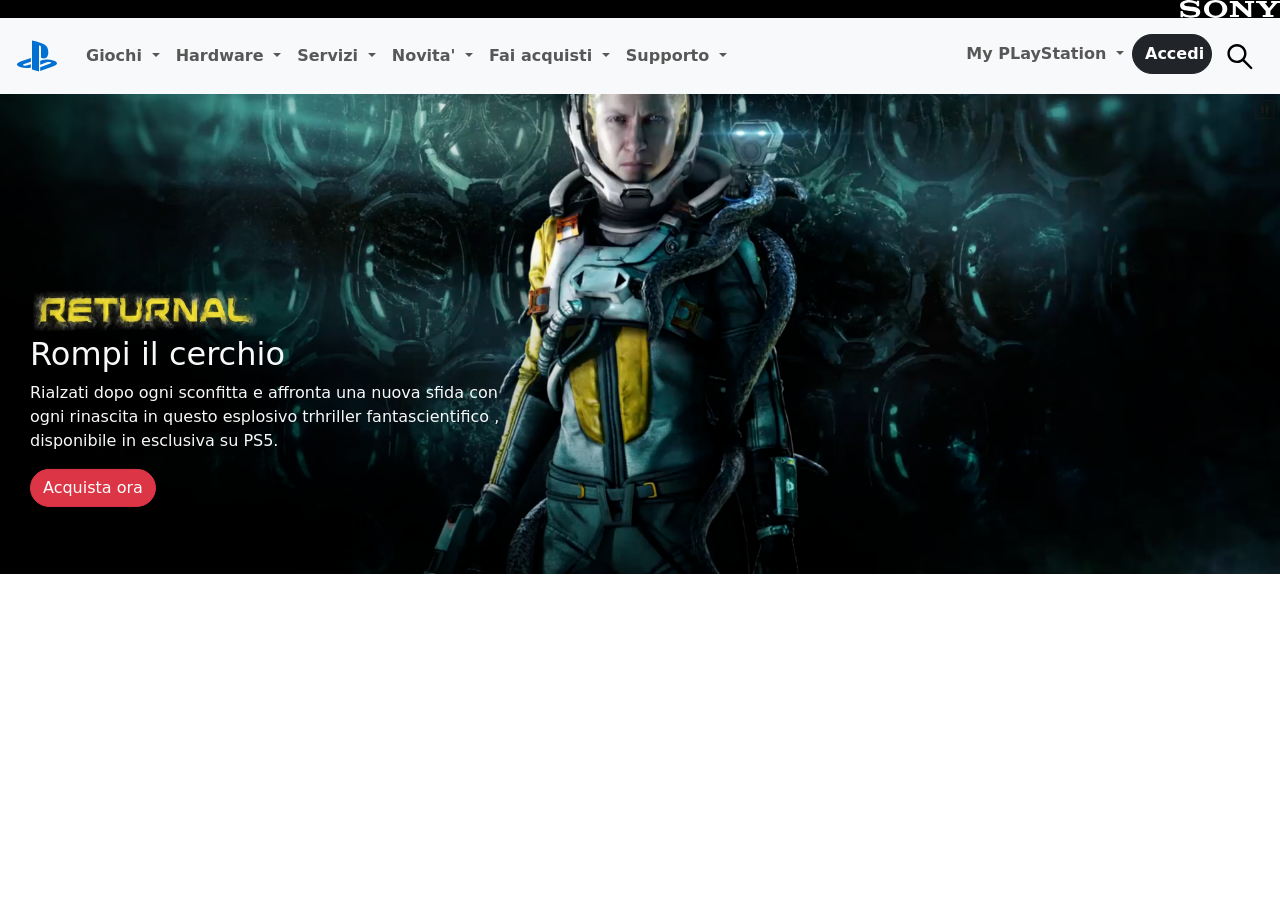
==== Playstation.html @ 41913519 "aggiustato l'immagine" ====
<!doctype html>
<html lang="en">

<head>
    <meta charset="UTF-8" />
    <meta name="viewport" content="width=, initial-scale=1.0" />
    <link rel="preconnect" href="https://fonts.googleapis.com" />
    <link rel="preconnect" href="https://fonts.gstatic.com" crossorigin />
    <link href="https://fonts.googleapis.com/css2?family=Lora:ital,wght@0,400..700;1,400..700&display=swap"
        rel="stylesheet" />
    <link href="https://cdn.jsdelivr.net/npm/bootstrap@5.3.8/dist/css/bootstrap.min.css" rel="stylesheet"
        integrity="sha384-sRIl4kxILFvY47J16cr9ZwB07vP4J8+LH7qKQnuqkuIAvNWLzeN8tE5YBujZqJLB" crossorigin="anonymous" />
    <script src="https://cdn.jsdelivr.net/npm/bootstrap@5.3.2/dist/js/bootstrap.bundle.min.js"></script>
    <link rel="stylesheet" href="home.css" />
    <title>Sony</title>
</head>

<header>
    <h3 class="black-logo-bar bg-black">
        <img src="img/img/sony_logo.svg" class="toplogo-sony" alt="logo" />
    </h3>
    <nav class="navbar navbar-expand-lg bg-body-tertiary">
        <div class="container-fluid">
            <a class="navbar-brand" href="#"><img src="/img/img/play_logo.svg" alt="playlogo"></a>
            <button class="navbar-toggler" type="button" data-bs-toggle="collapse" data-bs-target="#navbarScroll"
                aria-controls="navbarScroll" aria-expanded="false" aria-label="Toggle navigation">
                <span class="navbar-toggler-icon"></span>
            </button>
            <div class="collapse navbar-collapse" id="navbarScroll">
                <div class="navbar-nav me-auto my-2 my-lg-0 navbar-nav-scroll" style="--bs-scroll-height: 100px">
                    <li class="nav-item dropdown">
                        <a class="nav-link fw-bold dropdown-toggle" href="#" role="button" data-bs-toggle="dropdown"
                            aria-expanded="false">
                            Giochi
                        </a>
                        <ul class="dropdown-menu">
                            <li><a class="dropdown-item" href="#">Action</a></li>
                            <li><a class="dropdown-item" href="#">Another action</a></li>
                            <li>
                                <hr class="dropdown-divider">
                            </li>
                            <li><a class="dropdown-item" href="#">Something else here</a></li>
                        </ul>
                    </li>
                    <li class="nav-item dropdown">
                        <a class="nav-link fw-bold dropdown-toggle" href="#" role="button" data-bs-toggle="dropdown"
                            aria-expanded="false">
                            Hardware
                        </a>
                        <ul class="dropdown-menu">
                            <li><a class="dropdown-item" href="#">Action</a></li>
                            <li><a class="dropdown-item" href="#">Another action</a></li>
                            <li>
                                <hr class="dropdown-divider">
                            </li>
                            <li><a class="dropdown-item" href="#">Something else here</a></li>
                        </ul>
                    </li>
                    <li class="nav-item dropdown">
                        <a class="nav-link fw-bold dropdown-toggle" href="#" role="button" data-bs-toggle="dropdown"
                            aria-expanded="false">
                            Servizi
                        </a>
                        <ul class="dropdown-menu">
                            <li><a class="dropdown-item" href="#">Action</a></li>
                            <li><a class="dropdown-item" href="#">Another action</a></li>
                            <li>
                                <hr class="dropdown-divider">
                            </li>
                            <li><a class="dropdown-item" href="#">Something else here</a></li>
                        </ul>
                    </li>
                    <li class="nav-item dropdown">
                        <a class="nav-link fw-bold dropdown-toggle" href="#" role="button" data-bs-toggle="dropdown"
                            aria-expanded="false">
                            Novita'
                        </a>
                        <ul class="dropdown-menu">
                            <li><a class="dropdown-item" href="#">Action</a></li>
                            <li><a class="dropdown-item" href="#">Another action</a></li>
                            <li>
                                <hr class="dropdown-divider">
                            </li>
                            <li><a class="dropdown-item" href="#">Something else here</a></li>
                        </ul>
                    </li>
                    <li class="nav-item dropdown">
                        <a class="nav-link fw-bold dropdown-toggle" href="#" role="button" data-bs-toggle="dropdown"
                            aria-expanded="false">
                            Fai acquisti
                        </a>
                        <ul class="dropdown-menu">
                            <li><a class="dropdown-item" href="#">Action</a></li>
                            <li><a class="dropdown-item" href="#">Another action</a></li>
                            <li>
                                <hr class="dropdown-divider">
                            </li>
                            <li><a class="dropdown-item" href="#">Something else here</a></li>
                        </ul>
                    </li>
                    <li class="nav-item dropdown">
                        <a class="nav-link fw-bold dropdown-toggle" href="#" role="button" data-bs-toggle="dropdown"
                            aria-expanded="false">
                            Supporto
                        </a>
                        <ul class="dropdown-menu">
                            <li><a class="dropdown-item" href="#">Action</a></li>
                            <li><a class="dropdown-item" href="#">Another action</a></li>
                            <li>
                                <hr class="dropdown-divider">
                            </li>
                            <li><a class="dropdown-item" href="#">Something else here</a></li>
                        </ul>
                    </li>

                </div>

                <div class="navbar-nav ">
                    <a class="nav-link fw-bold dropdown-toggle " href="#" role="button" data-bs-toggle="dropdown"
                        aria-expanded="false">
                        My PLayStation
                    </a>
                    <ul class="dropdown-menu">
                        <li><a class="dropdown-item" href="#">Action</a></li>
                        <li><a class="dropdown-item" href="#">Another action</a></li>
                        <li>
                            <hr class="dropdown-divider">
                        </li>
                        <li><a class="dropdown-item" href="#">Something else here</a></li>
                    </ul>
                    </li>

                    <div class="accedi"><button class="btn accesso btn-dark fw-bold" type="submit">Accedi</button>
                    </div>
                    <div class="btn btn-outline " type="submit">
                        <a class="lens-search" href="#"><img src="img/img/lens.svg" width="30" height="30"
                                alt="lens"></a>
                    </div>
                </div>

            </div>
        </div>
    </nav>
</header>


<body>

    <div class="container1">
        <img src="img/img/jumbo-bg.png" class="img-jumbo">

        <div class="overlay">
            <img src="img/img/returnal-hero-banner-logo.png" width="230" height="50">
            <div  class="testo-sotto text-light">
                <h2 class="titolino">Rompi il cerchio</h2>
                <p>Rialzati dopo ogni sconfitta e affronta una nuova sfida con ogni rinascita in questo esplosivo trhriller fantascientifico , disponibile in esclusiva su PS5.</p>

                <button type="acquista-ora" class="btn acquista btn-danger">Acquista ora</button>
            </div>
        </div>






    </div>







</body>

</html>
---- home.css ----
.toplogo-sony {
    width: 100px;
    
}

.black-logo-bar {
    margin: 0;
    display: flex;
    justify-content: end;
}

.accordion-item {
    border: none;
    
}

.accesso {
    width: 80px;
    height: 40px;
    border-radius: 40px;

}

body {
    margin: 0;
    padding: 0;
}

.container1 {
    margin: 0;
    padding: 0;
    
}

.acquista {
    border-radius: 40px;
}



.overlay { 
    width: 10px;
    translate: 300% -130%;
}
.img-jumbo {
    width: 100% ;
}

.testo-sotto{
    margin: 0;
    width: 500px;
}
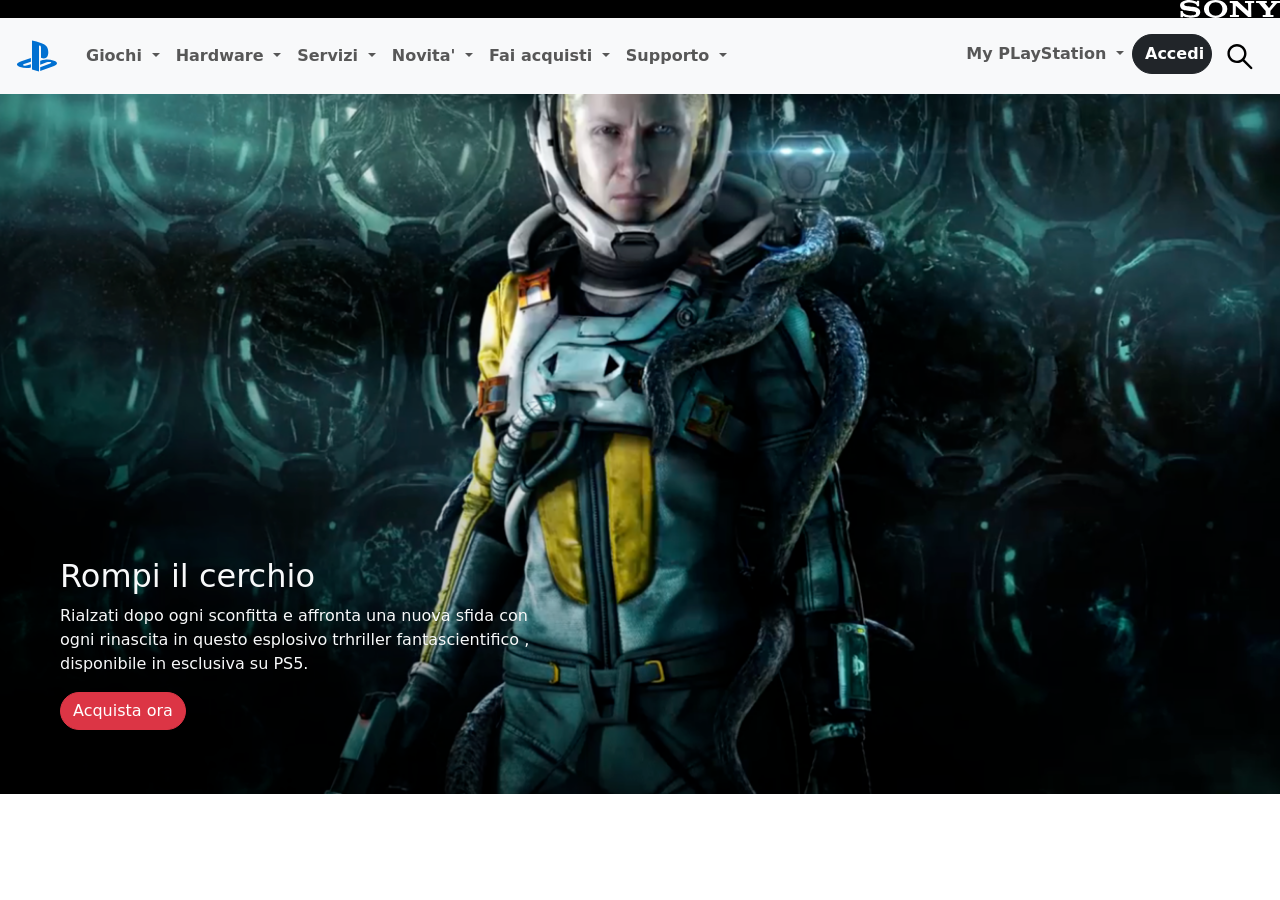
==== commit ab0a5079: "ho messo l'img come background ancora devo sistemare la visione da cell" ====
--- a/Playstation.html
+++ b/Playstation.html
@@ -147,10 +147,8 @@
 <body>
 
     <div class="container1">
-        <img src="img/img/jumbo-bg.png" class="img-jumbo">
-
-        <div class="overlay">
-            <img src="img/img/returnal-hero-banner-logo.png" width="230" height="50">
+        <div class="overlay ">
+            
             <div  class="testo-sotto text-light">
                 <h2 class="titolino">Rompi il cerchio</h2>
                 <p>Rialzati dopo ogni sconfitta e affronta una nuova sfida con ogni rinascita in questo esplosivo trhriller fantascientifico , disponibile in esclusiva su PS5.</p>
@@ -158,11 +156,6 @@
                 <button type="acquista-ora" class="btn acquista btn-danger">Acquista ora</button>
             </div>
         </div>
-
-
-
-
-
 
     </div>
 
--- a/home.css
+++ b/home.css
@@ -1,3 +1,8 @@
+* {
+    margin: 0;
+    padding: 0;
+    box-sizing: border-box;
+}
 
 .toplogo-sony {
     width: 100px;
@@ -28,8 +33,14 @@
 }
 
 .container1 {
-    margin: 0;
-    padding: 0;
+    background-image: url("img/img/jumbo-bg.png");
+    background-size: cover;
+    background-position: center;
+    background-repeat: no-repeat;
+    width:100%;
+    min-height: 700px;
+    display:flex;
+    align-items:center;
     
 }
 
@@ -37,14 +48,15 @@
     border-radius: 40px;
 }
 
-
-
 .overlay { 
-    width: 10px;
-    translate: 300% -130%;
+    position: absolute;
+    padding: 40px;
+    translate: 20px 200px;
+    
 }
 .img-jumbo {
     width: 100% ;
+    display: block;
 }
 
 .testo-sotto{
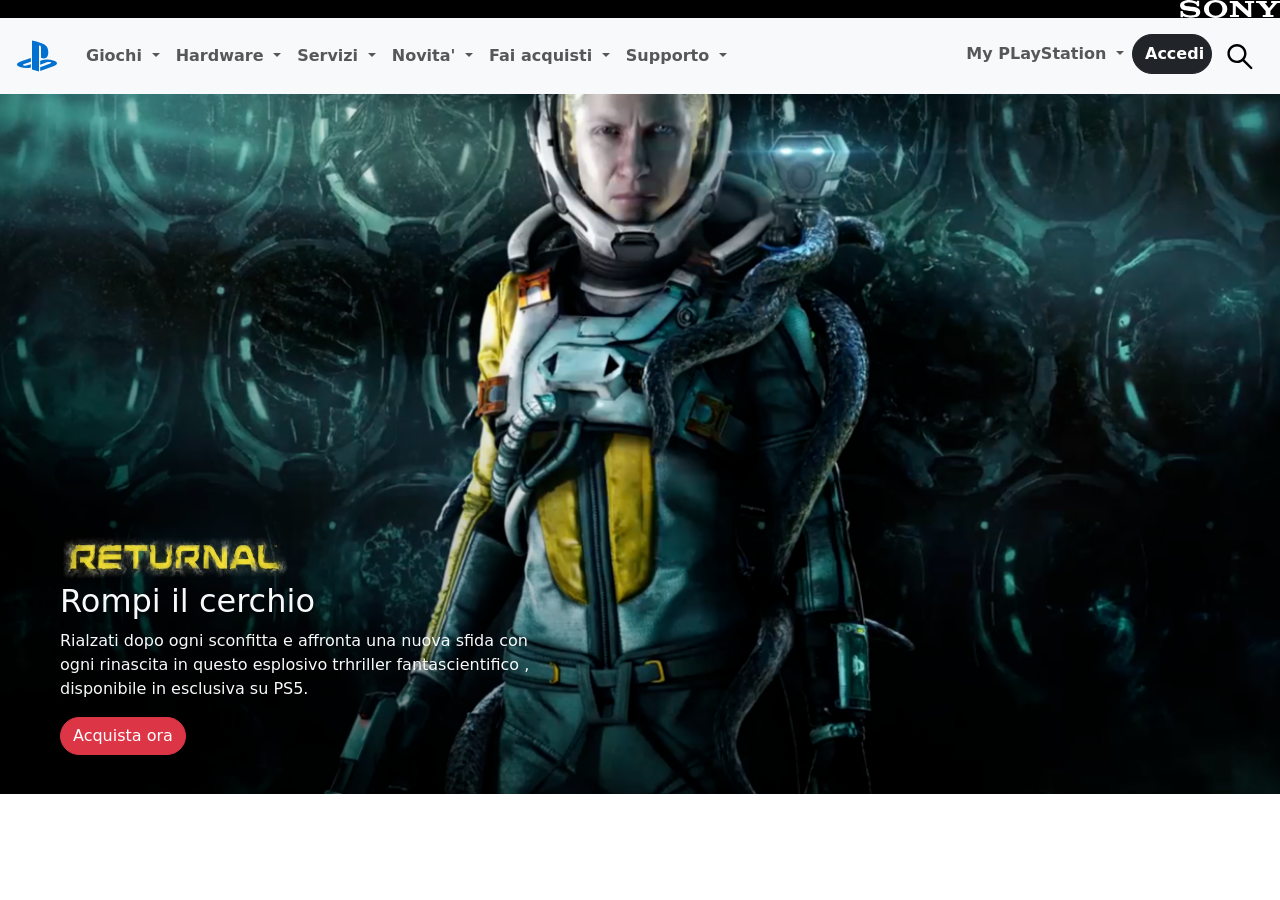
==== commit 42d5dc03: "aggiustato scritta mancante" ====
--- a/Playstation.html
+++ b/Playstation.html
@@ -116,18 +116,19 @@
                 </div>
 
                 <div class="navbar-nav ">
-                    <a class="nav-link fw-bold dropdown-toggle " href="#" role="button" data-bs-toggle="dropdown"
-                        aria-expanded="false">
-                        My PLayStation
-                    </a>
-                    <ul class="dropdown-menu">
-                        <li><a class="dropdown-item" href="#">Action</a></li>
-                        <li><a class="dropdown-item" href="#">Another action</a></li>
-                        <li>
-                            <hr class="dropdown-divider">
-                        </li>
-                        <li><a class="dropdown-item" href="#">Something else here</a></li>
-                    </ul>
+                    <li class="nav-item dropdown">
+                        <a class="nav-link fw-bold dropdown-toggle " href="#" role="button" data-bs-toggle="dropdown"
+                            aria-expanded="false">
+                            My PLayStation
+                        </a>
+                        <ul class="dropdown-menu">
+                            <li><a class="dropdown-item" href="#">Action</a></li>
+                            <li><a class="dropdown-item" href="#">Another action</a></li>
+                            <li>
+                                <hr class="dropdown-divider">
+                            </li>
+                            <li><a class="dropdown-item" href="#">Something else here</a></li>
+                        </ul>
                     </li>
 
                     <div class="accedi"><button class="btn accesso btn-dark fw-bold" type="submit">Accedi</button>
@@ -148,10 +149,11 @@
 
     <div class="container1">
         <div class="overlay ">
-            
-            <div  class="testo-sotto text-light">
+            <img src="img/img/returnal-hero-banner-logo.png" width="230" height="50">
+            <div class="testo-sotto text-light">
                 <h2 class="titolino">Rompi il cerchio</h2>
-                <p>Rialzati dopo ogni sconfitta e affronta una nuova sfida con ogni rinascita in questo esplosivo trhriller fantascientifico , disponibile in esclusiva su PS5.</p>
+                <p>Rialzati dopo ogni sconfitta e affronta una nuova sfida con ogni rinascita in questo esplosivo
+                    trhriller fantascientifico , disponibile in esclusiva su PS5.</p>
 
                 <button type="acquista-ora" class="btn acquista btn-danger">Acquista ora</button>
             </div>
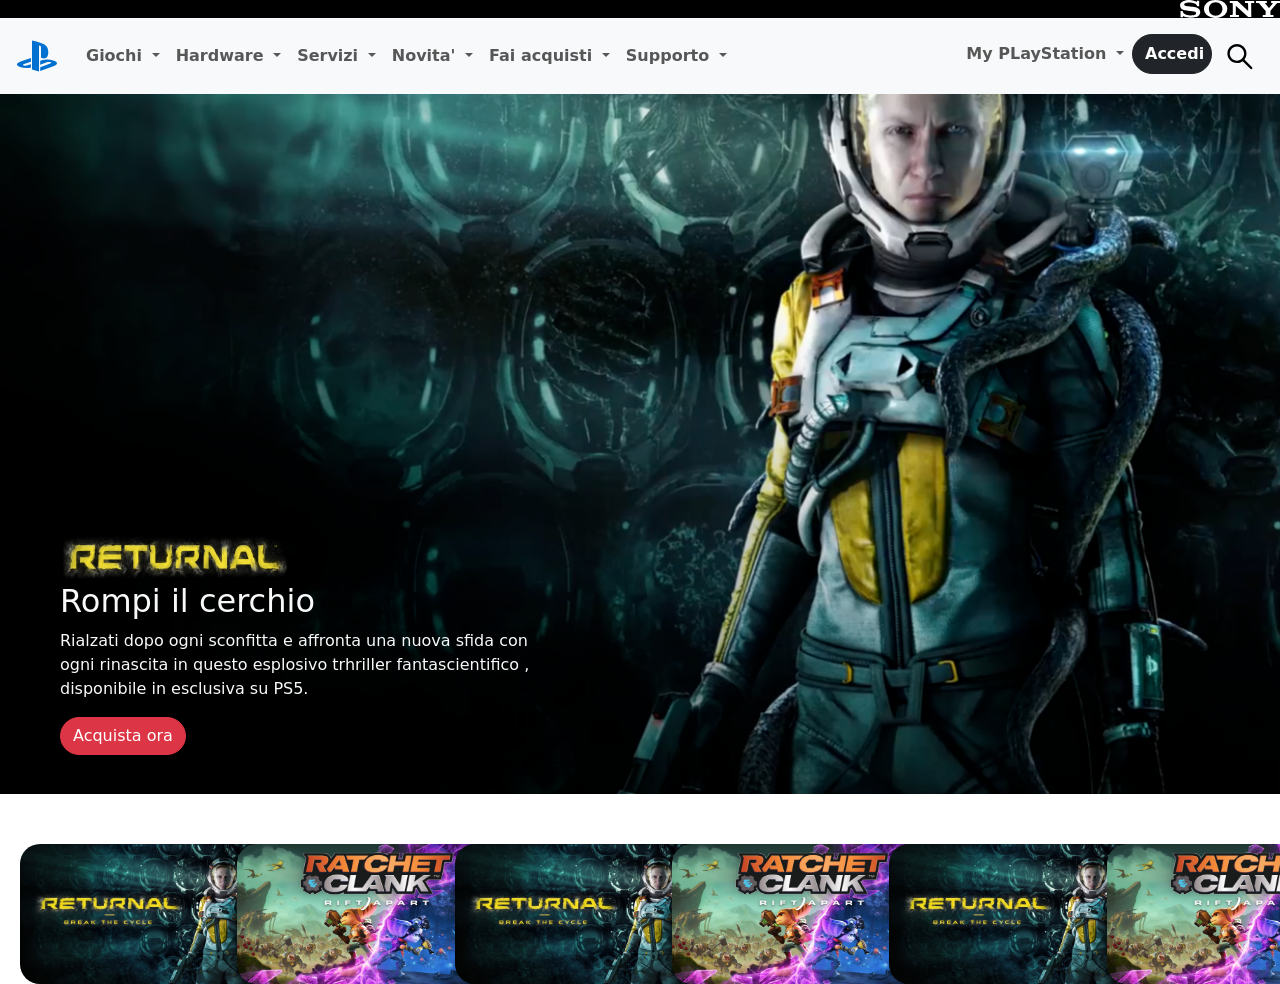
==== commit 8a403b70: "aggiunte card ratchet e returnal" ====
--- a/Playstation.html
+++ b/Playstation.html
@@ -21,7 +21,7 @@
     </h3>
     <nav class="navbar navbar-expand-lg bg-body-tertiary">
         <div class="container-fluid">
-            <a class="navbar-brand" href="#"><img src="/img/img/play_logo.svg" alt="playlogo"></a>
+            <a class="navbar-brand" href="#"><img src="/img/img/play_logo.svg" alt="playlogo" /></a>
             <button class="navbar-toggler" type="button" data-bs-toggle="collapse" data-bs-target="#navbarScroll"
                 aria-controls="navbarScroll" aria-expanded="false" aria-label="Toggle navigation">
                 <span class="navbar-toggler-icon"></span>
@@ -37,9 +37,11 @@
                             <li><a class="dropdown-item" href="#">Action</a></li>
                             <li><a class="dropdown-item" href="#">Another action</a></li>
                             <li>
-                                <hr class="dropdown-divider">
-                            </li>
-                            <li><a class="dropdown-item" href="#">Something else here</a></li>
+                                <hr class="dropdown-divider" />
+                            </li>
+                            <li>
+                                <a class="dropdown-item" href="#">Something else here</a>
+                            </li>
                         </ul>
                     </li>
                     <li class="nav-item dropdown">
@@ -51,9 +53,11 @@
                             <li><a class="dropdown-item" href="#">Action</a></li>
                             <li><a class="dropdown-item" href="#">Another action</a></li>
                             <li>
-                                <hr class="dropdown-divider">
-                            </li>
-                            <li><a class="dropdown-item" href="#">Something else here</a></li>
+                                <hr class="dropdown-divider" />
+                            </li>
+                            <li>
+                                <a class="dropdown-item" href="#">Something else here</a>
+                            </li>
                         </ul>
                     </li>
                     <li class="nav-item dropdown">
@@ -65,9 +69,11 @@
                             <li><a class="dropdown-item" href="#">Action</a></li>
                             <li><a class="dropdown-item" href="#">Another action</a></li>
                             <li>
-                                <hr class="dropdown-divider">
-                            </li>
-                            <li><a class="dropdown-item" href="#">Something else here</a></li>
+                                <hr class="dropdown-divider" />
+                            </li>
+                            <li>
+                                <a class="dropdown-item" href="#">Something else here</a>
+                            </li>
                         </ul>
                     </li>
                     <li class="nav-item dropdown">
@@ -79,9 +85,11 @@
                             <li><a class="dropdown-item" href="#">Action</a></li>
                             <li><a class="dropdown-item" href="#">Another action</a></li>
                             <li>
-                                <hr class="dropdown-divider">
-                            </li>
-                            <li><a class="dropdown-item" href="#">Something else here</a></li>
+                                <hr class="dropdown-divider" />
+                            </li>
+                            <li>
+                                <a class="dropdown-item" href="#">Something else here</a>
+                            </li>
                         </ul>
                     </li>
                     <li class="nav-item dropdown">
@@ -93,9 +101,11 @@
                             <li><a class="dropdown-item" href="#">Action</a></li>
                             <li><a class="dropdown-item" href="#">Another action</a></li>
                             <li>
-                                <hr class="dropdown-divider">
-                            </li>
-                            <li><a class="dropdown-item" href="#">Something else here</a></li>
+                                <hr class="dropdown-divider" />
+                            </li>
+                            <li>
+                                <a class="dropdown-item" href="#">Something else here</a>
+                            </li>
                         </ul>
                     </li>
                     <li class="nav-item dropdown">
@@ -107,17 +117,18 @@
                             <li><a class="dropdown-item" href="#">Action</a></li>
                             <li><a class="dropdown-item" href="#">Another action</a></li>
                             <li>
-                                <hr class="dropdown-divider">
-                            </li>
-                            <li><a class="dropdown-item" href="#">Something else here</a></li>
-                        </ul>
-                    </li>
-
+                                <hr class="dropdown-divider" />
+                            </li>
+                            <li>
+                                <a class="dropdown-item" href="#">Something else here</a>
+                            </li>
+                        </ul>
+                    </li>
                 </div>
 
-                <div class="navbar-nav ">
-                    <li class="nav-item dropdown">
-                        <a class="nav-link fw-bold dropdown-toggle " href="#" role="button" data-bs-toggle="dropdown"
+                <div class="navbar-nav">
+                    <li class="nav-item dropdown">
+                        <a class="nav-link fw-bold dropdown-toggle" href="#" role="button" data-bs-toggle="dropdown"
                             aria-expanded="false">
                             My PLayStation
                         </a>
@@ -125,48 +136,69 @@
                             <li><a class="dropdown-item" href="#">Action</a></li>
                             <li><a class="dropdown-item" href="#">Another action</a></li>
                             <li>
-                                <hr class="dropdown-divider">
-                            </li>
-                            <li><a class="dropdown-item" href="#">Something else here</a></li>
-                        </ul>
-                    </li>
-
-                    <div class="accedi"><button class="btn accesso btn-dark fw-bold" type="submit">Accedi</button>
+                                <hr class="dropdown-divider" />
+                            </li>
+                            <li>
+                                <a class="dropdown-item" href="#">Something else here</a>
+                            </li>
+                        </ul>
+                    </li>
+
+                    <div class="accedi">
+                        <button class="btn accesso btn-dark fw-bold" type="submit">
+                            Accedi
+                        </button>
                     </div>
-                    <div class="btn btn-outline " type="submit">
+                    <div class="btn btn-outline" type="submit">
                         <a class="lens-search" href="#"><img src="img/img/lens.svg" width="30" height="30"
-                                alt="lens"></a>
+                                alt="lens" /></a>
                     </div>
                 </div>
-
             </div>
         </div>
     </nav>
 </header>
 
-
 <body>
-
     <div class="container1">
-        <div class="overlay ">
-            <img src="img/img/returnal-hero-banner-logo.png" width="230" height="50">
+        <div class="overlay">
+            <img src="img/img/returnal-hero-banner-logo.png" width="230" height="50" />
             <div class="testo-sotto text-light">
                 <h2 class="titolino">Rompi il cerchio</h2>
-                <p>Rialzati dopo ogni sconfitta e affronta una nuova sfida con ogni rinascita in questo esplosivo
-                    trhriller fantascientifico , disponibile in esclusiva su PS5.</p>
-
-                <button type="acquista-ora" class="btn acquista btn-danger">Acquista ora</button>
+                <p>
+                    Rialzati dopo ogni sconfitta e affronta una nuova sfida con ogni
+                    rinascita in questo esplosivo trhriller fantascientifico ,
+                    disponibile in esclusiva su PS5.
+                </p>
+
+                <button type="acquista-ora" class="btn acquista btn-danger">
+                    Acquista ora
+                </button>
             </div>
         </div>
-
     </div>
 
-
-
-
-
-
-
+    <div class="row ">
+        <div class="col-6 text-light  col-md-4 col-lg-2">
+            <img src="img/img/returnal-listing-thumb-01-ps5.jpg" class="bannerinigiochi1" alt="returnbanner">
+        </div>
+        <div class="col-6 text-light col-md-4 col-lg-2">
+            <img src="img/img/ratchet-and-clank-rift-apart-keyart.jpg" class="bannerinigiochi1" alt="ratchetbanner">
+        </div>
+        <div class="col-6 text-light col-md-4 col-lg-2">
+            <img src="img/img/returnal-listing-thumb-01-ps5.jpg" class="bannerinigiochi1" alt="returnbanner">
+        </div>
+        <div class="col-6 col-md-4 col-lg-2">
+            <img src="img/img/ratchet-and-clank-rift-apart-keyart.jpg" class="bannerinigiochi1" alt="ratchetbanner">
+        </div>
+        <div class="col-6 col-md-4 col-lg-2">
+            <img src="img/img/returnal-listing-thumb-01-ps5.jpg" class="bannerinigiochi1" alt="returnbanner">
+        </div>
+        <div class="col-6 col-md-4 col-lg-2">
+            <img src="img/img/ratchet-and-clank-rift-apart-keyart.jpg" class="bannerinigiochi1" alt="ratchetbanner">
+        </div>
+        
+    </div>
 </body>
 
 </html>
--- a/home.css
+++ b/home.css
@@ -3,7 +3,10 @@
     padding: 0;
     box-sizing: border-box;
 }
-
+.container {
+    
+    margin: 0 auto;
+}
 .toplogo-sony {
     width: 100px;
     
@@ -30,13 +33,14 @@
 body {
     margin: 0;
     padding: 0;
+    
 }
 
 .container1 {
     background-image: url("img/img/jumbo-bg.png");
     background-size: cover;
-    background-position: center;
     background-repeat: no-repeat;
+    max-width: 100%;
     width:100%;
     min-height: 700px;
     display:flex;
@@ -62,4 +66,19 @@
 .testo-sotto{
     margin: 0;
     width: 500px;
-}+}
+
+.bannerinigiochi1 {
+    
+    border-radius: 20px;
+    width: 280px;
+    height: 140px;
+    margin: 50px 50px 0 20px;
+    
+}
+
+.bannerinigiochi1:hover {
+    transform: translateY(-10px);
+    border: 4px solid rgb(81, 81, 226);
+}
+
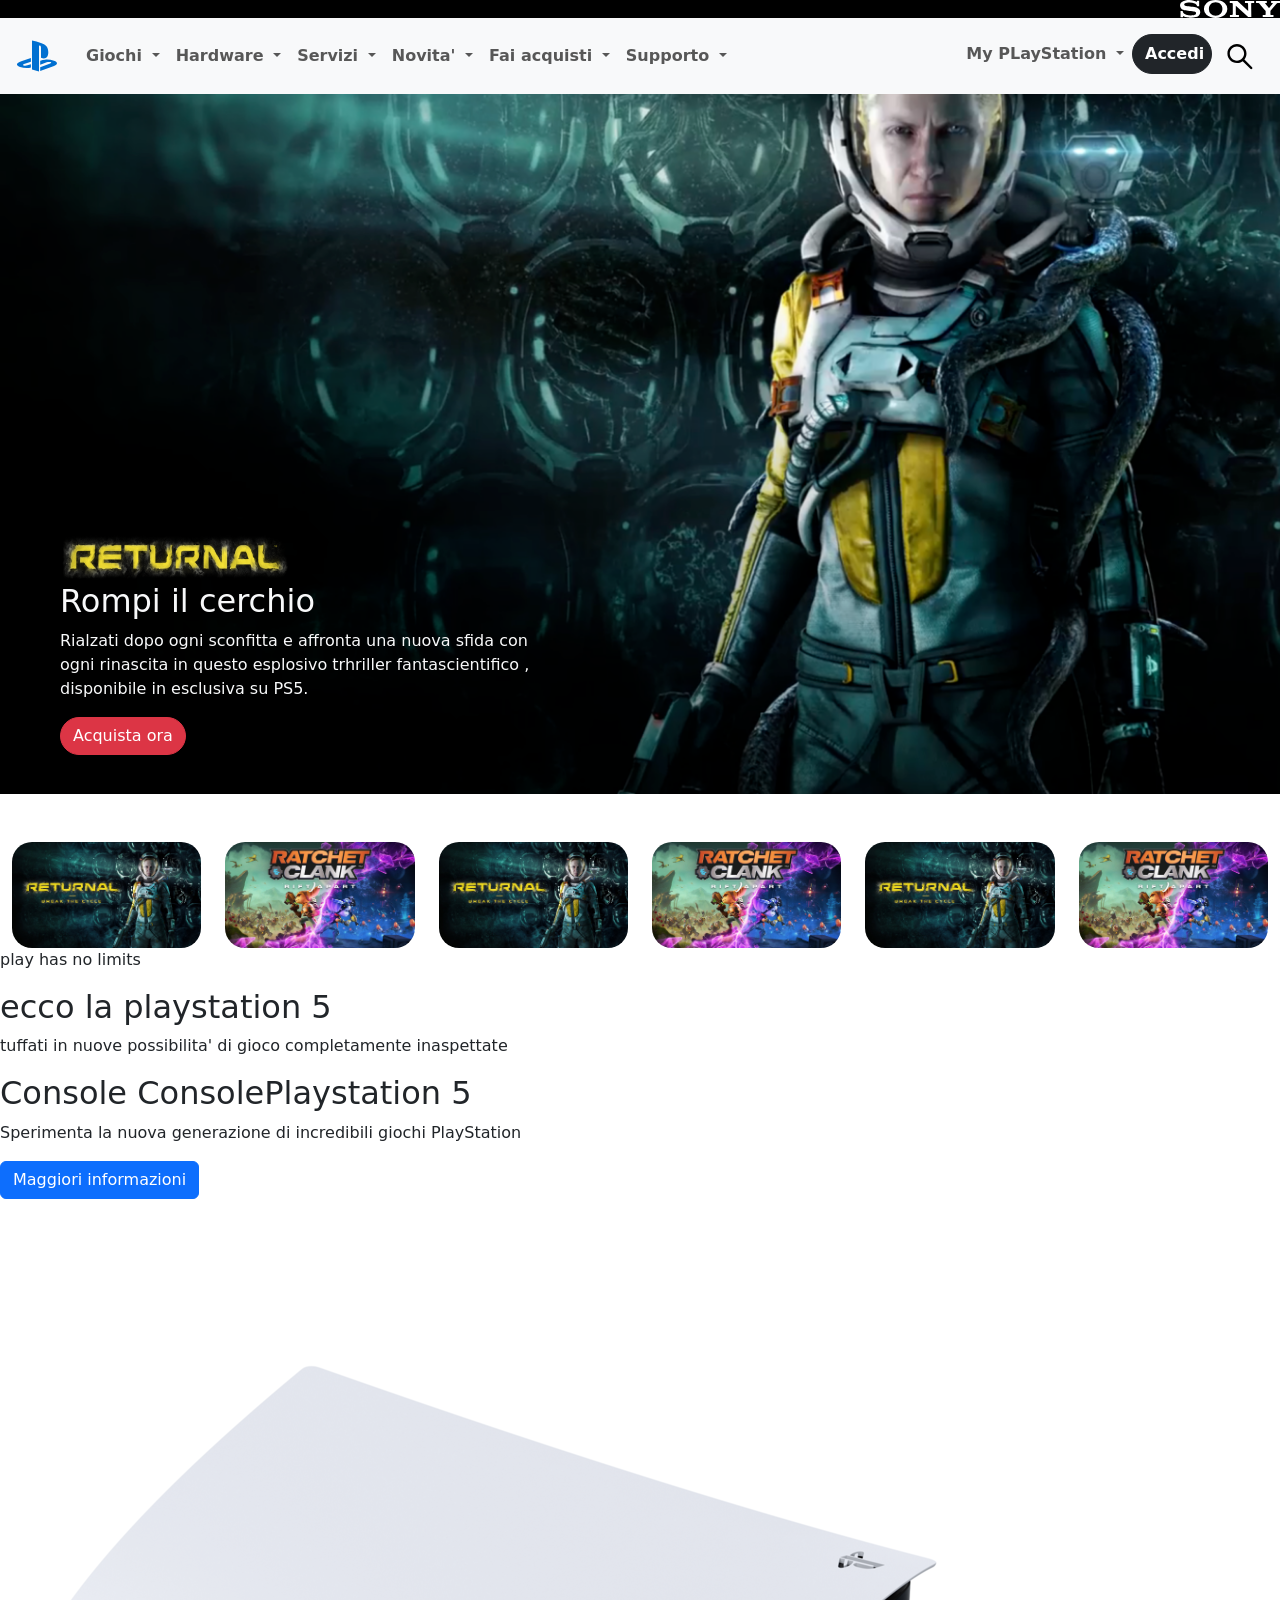
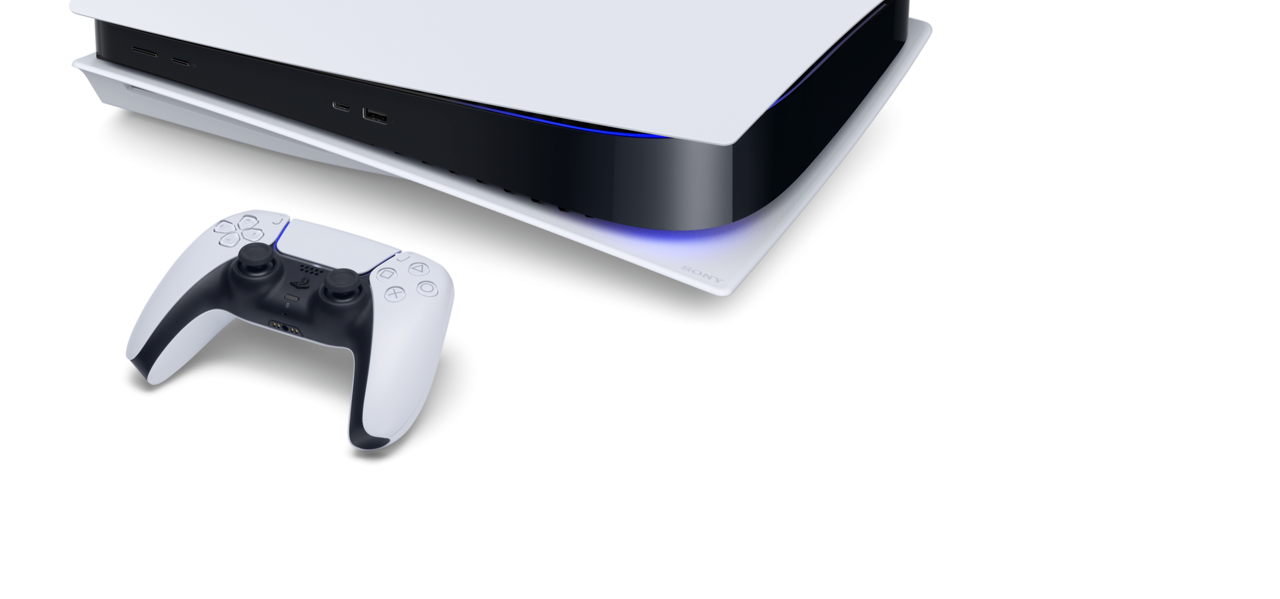
==== commit e039e22e: "aggiuta la sezione playstation 5 da sistemare" ====
--- a/Playstation.html
+++ b/Playstation.html
@@ -19,7 +19,7 @@
     <h3 class="black-logo-bar bg-black">
         <img src="img/img/sony_logo.svg" class="toplogo-sony" alt="logo" />
     </h3>
-    <nav class="navbar navbar-expand-lg bg-body-tertiary">
+    <nav class="navbar navbar-expand-lg bg-body-tertiary sticky-top">
         <div class="container-fluid">
             <a class="navbar-brand" href="#"><img src="/img/img/play_logo.svg" alt="playlogo" /></a>
             <button class="navbar-toggler" type="button" data-bs-toggle="collapse" data-bs-target="#navbarScroll"
@@ -178,26 +178,52 @@
         </div>
     </div>
 
-    <div class="row ">
-        <div class="col-6 text-light  col-md-4 col-lg-2">
-            <img src="img/img/returnal-listing-thumb-01-ps5.jpg" class="bannerinigiochi1" alt="returnbanner">
-        </div>
-        <div class="col-6 text-light col-md-4 col-lg-2">
-            <img src="img/img/ratchet-and-clank-rift-apart-keyart.jpg" class="bannerinigiochi1" alt="ratchetbanner">
-        </div>
-        <div class="col-6 text-light col-md-4 col-lg-2">
-            <img src="img/img/returnal-listing-thumb-01-ps5.jpg" class="bannerinigiochi1" alt="returnbanner">
-        </div>
-        <div class="col-6 col-md-4 col-lg-2">
-            <img src="img/img/ratchet-and-clank-rift-apart-keyart.jpg" class="bannerinigiochi1" alt="ratchetbanner">
-        </div>
-        <div class="col-6 col-md-4 col-lg-2">
-            <img src="img/img/returnal-listing-thumb-01-ps5.jpg" class="bannerinigiochi1" alt="returnbanner">
-        </div>
-        <div class="col-6 col-md-4 col-lg-2">
-            <img src="img/img/ratchet-and-clank-rift-apart-keyart.jpg" class="bannerinigiochi1" alt="ratchetbanner">
-        </div>
-        
+    <div class="container-fluid mt-5">
+        <div class="row">
+            <div class="col-6 text-light col-md-4 col-lg-2">
+                <img src="img/img/returnal-listing-thumb-01-ps5.jpg" class="img-fluid bannerinigiochi1"
+                    alt="returnbanner" />
+            </div>
+            <div class="col-6 text-light col-md-4 col-lg-2">
+                <img src="img/img/ratchet-and-clank-rift-apart-keyart.jpg" class="img-fluid bannerinigiochi1"
+                    alt="ratchetbanner" />
+            </div>
+            <div class="col-6 text-light col-md-4 col-lg-2">
+                <img src="img/img/returnal-listing-thumb-01-ps5.jpg" class="img-fluid bannerinigiochi1"
+                    alt="returnbanner" />
+            </div>
+            <div class="col-6 col-md-4 col-lg-2">
+                <img src="img/img/ratchet-and-clank-rift-apart-keyart.jpg" class="img-fluid bannerinigiochi1"
+                    alt="ratchetbanner" />
+            </div>
+            <div class="col-6 col-md-4 col-lg-2">
+                <img src="img/img/returnal-listing-thumb-01-ps5.jpg" class="img-fluid bannerinigiochi1"
+                    alt="returnbanner" />
+            </div>
+            <div class="col-6 col-md-4 col-lg-2">
+                <img src="img/img/ratchet-and-clank-rift-apart-keyart.jpg" class="img-fluid bannerinigiochi1"
+                    alt="ratchetbanner" />
+            </div>
+        </div>
+    </div>
+    <div>
+        <div>
+            <p>play has no limits</p>
+            <h2>ecco la playstation 5</h2>
+            <p>tuffati in nuove possibilita' di gioco completamente inaspettate</p>
+        </div>
+
+        <div>
+            <h2>Console ConsolePlaystation 5</h2>
+            <p>Sperimenta la nuova generazione di incredibili giochi PlayStation</p>
+            <button type="button" class="btn btn-primary">
+                Maggiori informazioni
+            </button>
+        </div>
+
+        <div>
+            <img src="img/img/playstation-5-thumb.png" alt="" />
+        </div>
     </div>
 </body>
 
--- a/home.css
+++ b/home.css
@@ -69,12 +69,7 @@
 }
 
 .bannerinigiochi1 {
-    
-    border-radius: 20px;
-    width: 280px;
-    height: 140px;
-    margin: 50px 50px 0 20px;
-    
+    border-radius: 20px; 
 }
 
 .bannerinigiochi1:hover {
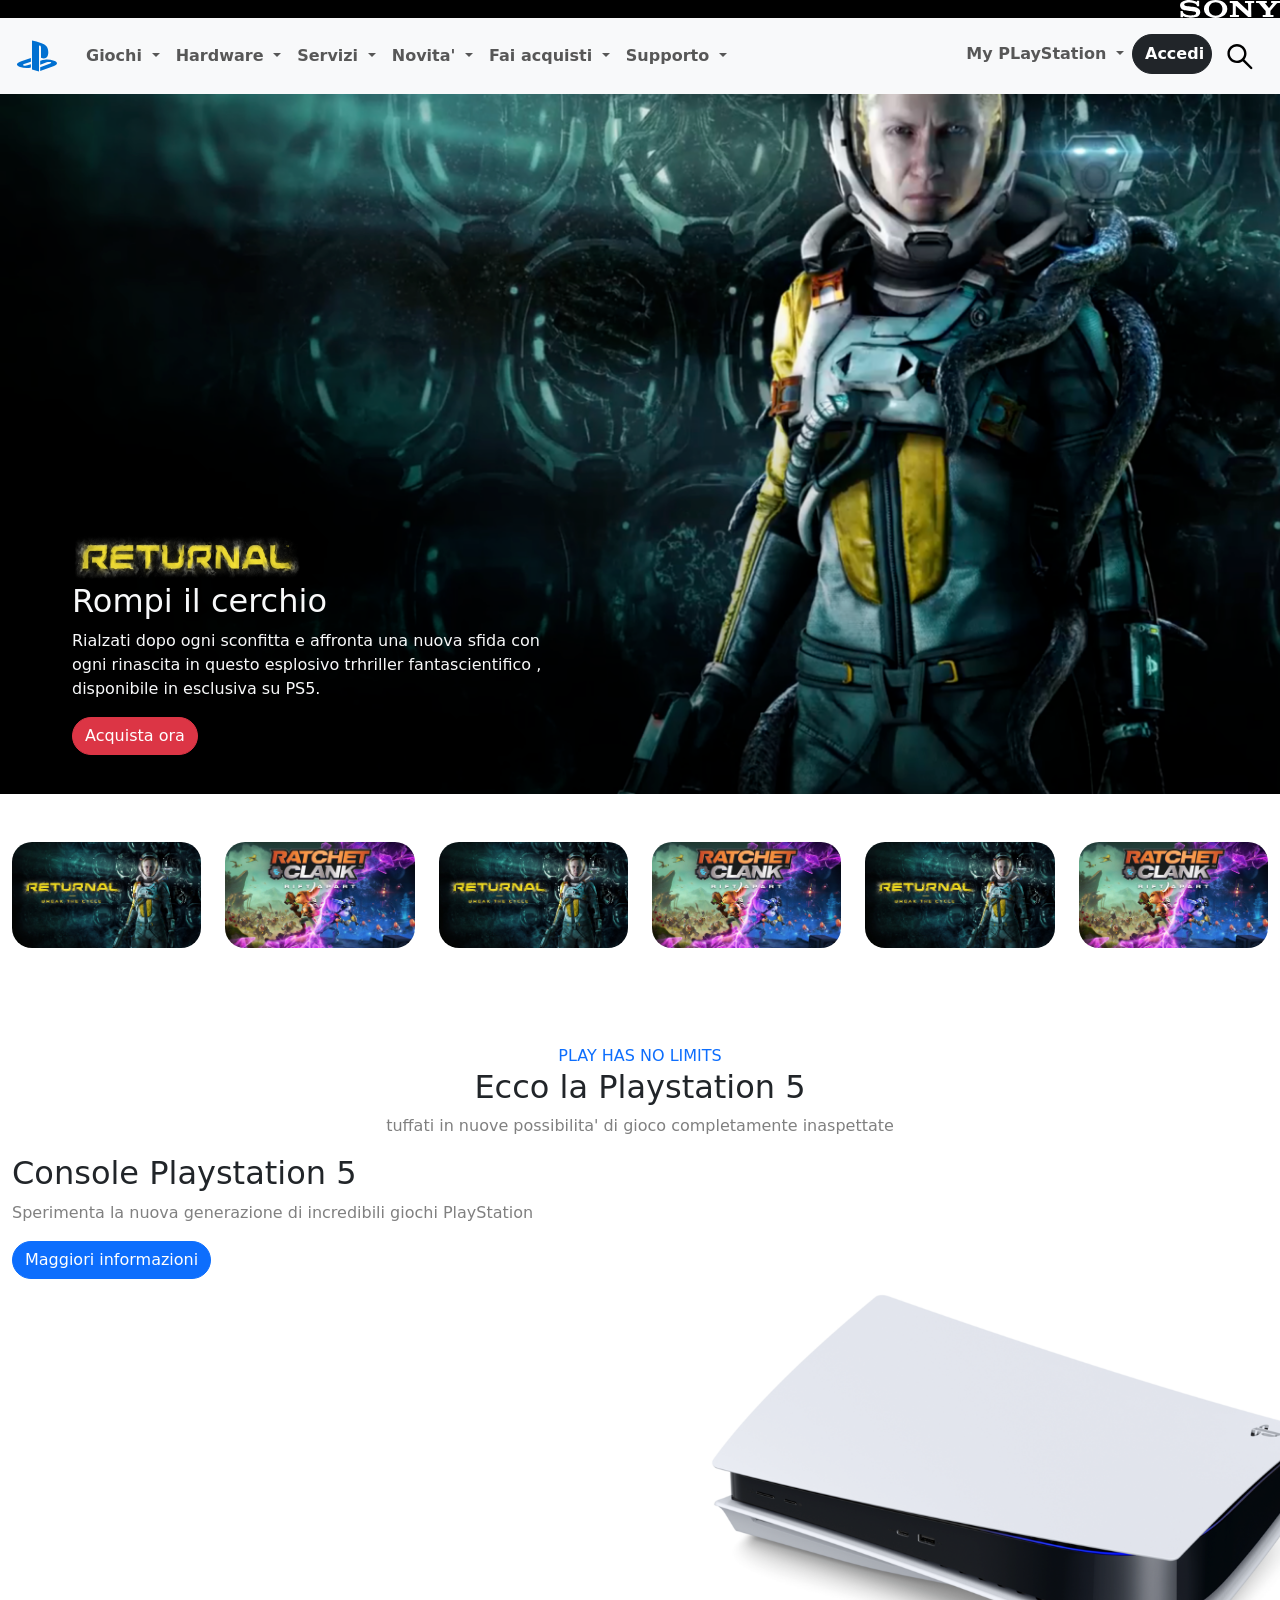
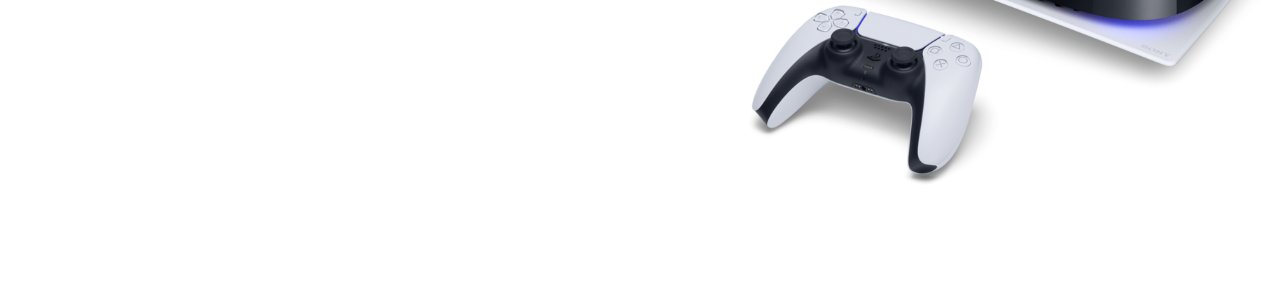
==== commit 44f8f13c: "centrato testo e migliorato dimensioni e posizioni, ancora da aggiustare la scritta console play" ====
--- a/Playstation.html
+++ b/Playstation.html
@@ -160,7 +160,7 @@
 </header>
 
 <body>
-    <div class="container1">
+    <div class="container1 container-fluid">
         <div class="overlay">
             <img src="img/img/returnal-hero-banner-logo.png" width="230" height="50" />
             <div class="testo-sotto text-light">
@@ -206,23 +206,27 @@
             </div>
         </div>
     </div>
-    <div>
-        <div>
-            <p>play has no limits</p>
-            <h2>ecco la playstation 5</h2>
-            <p>tuffati in nuove possibilita' di gioco completamente inaspettate</p>
-        </div>
-
-        <div>
-            <h2>Console ConsolePlaystation 5</h2>
-            <p>Sperimenta la nuova generazione di incredibili giochi PlayStation</p>
-            <button type="button" class="btn btn-primary">
-                Maggiori informazioni
-            </button>
-        </div>
-
-        <div>
-            <img src="img/img/playstation-5-thumb.png" alt="" />
+    <div class="container-fluid mt-5">
+
+        <div class="row">
+            <div class="col-12 introduzionePlay text-center">
+                <p class="blue text-primary mt-5 m-0 ">PLAY HAS NO LIMITS</p>
+                <h2 class="introplayh2">Ecco la Playstation 5</h2>
+                <p class="fraseinpact">tuffati in nuove possibilita' di gioco completamente inaspettate</p>
+            </div>
+        </div>
+        <div class="row">
+            <div class="console-play col-12 col-lg-6 ">
+                <h2 class="titplay">Console Playstation 5</h2>
+                <p class="fraseinpact">Sperimenta la nuova generazione di incredibili giochi PlayStation </p>
+                <button type="button" class="btn info btn-primary">
+                    Maggiori informazioni
+                </button>
+            </div>
+
+            <div class="col-12 p-4 col-lg-6">
+                <img src="img/img/playstation-5-thumb.png" alt="fotoplsy" width="700px" height="700px" />
+            </div>
         </div>
     </div>
 </body>
--- a/home.css
+++ b/home.css
@@ -3,13 +3,15 @@
     padding: 0;
     box-sizing: border-box;
 }
+
 .container {
-    
+
     margin: 0 auto;
 }
+
 .toplogo-sony {
     width: 100px;
-    
+
 }
 
 .black-logo-bar {
@@ -20,7 +22,7 @@
 
 .accordion-item {
     border: none;
-    
+
 }
 
 .accesso {
@@ -30,10 +32,14 @@
 
 }
 
+.info {
+    border-radius: 40px;
+}
+
 body {
     margin: 0;
     padding: 0;
-    
+
 }
 
 .container1 {
@@ -41,35 +47,36 @@
     background-size: cover;
     background-repeat: no-repeat;
     max-width: 100%;
-    width:100%;
+    width: 100%;
     min-height: 700px;
-    display:flex;
-    align-items:center;
-    
+    display: flex;
+    align-items: center;
+
 }
 
 .acquista {
     border-radius: 40px;
 }
 
-.overlay { 
+.overlay {
     position: absolute;
     padding: 40px;
     translate: 20px 200px;
-    
+
 }
+
 .img-jumbo {
-    width: 100% ;
+    width: 100%;
     display: block;
 }
 
-.testo-sotto{
+.testo-sotto {
     margin: 0;
     width: 500px;
 }
 
 .bannerinigiochi1 {
-    border-radius: 20px; 
+    border-radius: 20px;
 }
 
 .bannerinigiochi1:hover {
@@ -77,3 +84,7 @@
     border: 4px solid rgb(81, 81, 226);
 }
 
+.fraseinpact {
+    color: gray;
+}
+
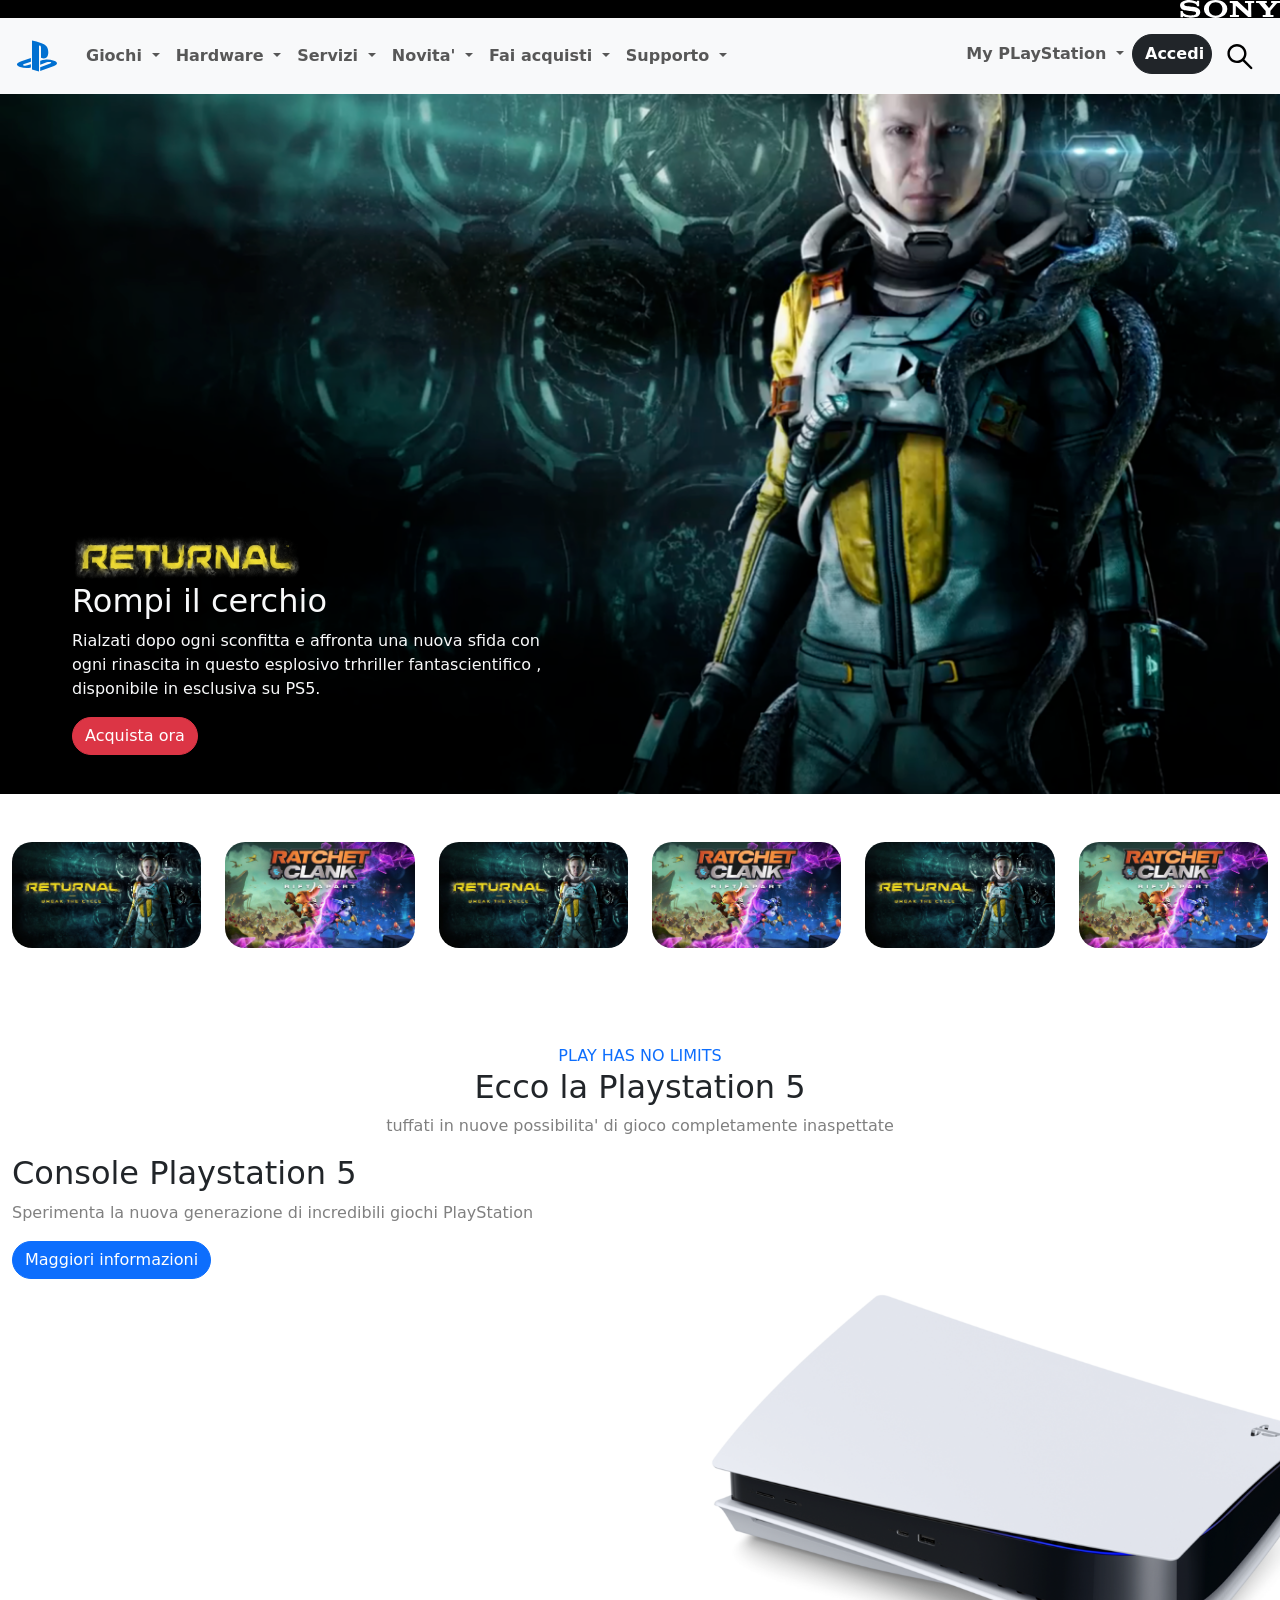
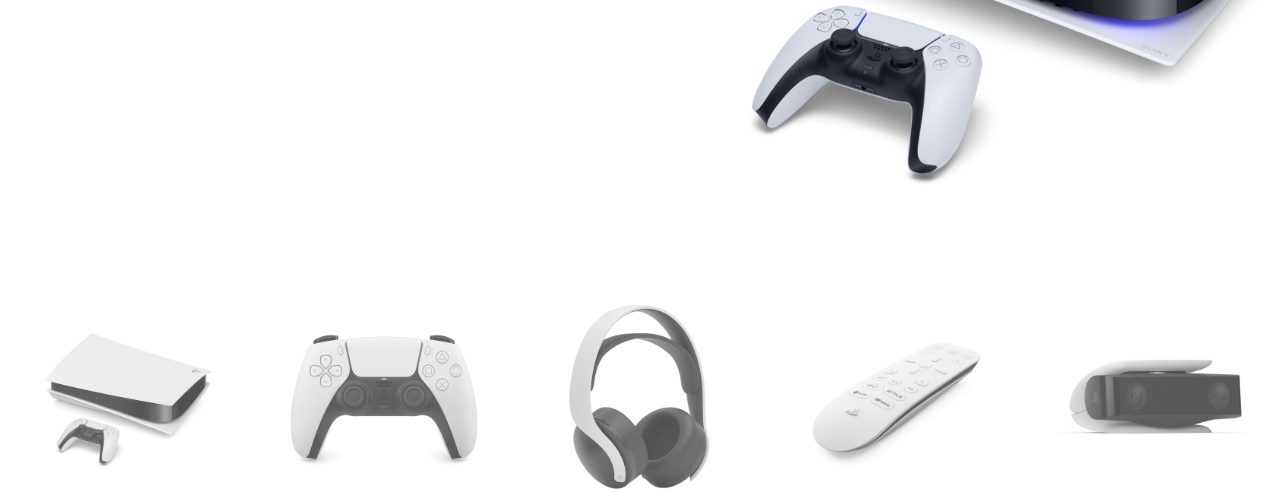
==== commit f8446972: "aggiunto gameset sotto l'annuncio della play" ====
--- a/Playstation.html
+++ b/Playstation.html
@@ -216,7 +216,7 @@
             </div>
         </div>
         <div class="row">
-            <div class="console-play col-12 col-lg-6 ">
+            <div class="console-play col-12 col-lg-6">
                 <h2 class="titplay">Console Playstation 5</h2>
                 <p class="fraseinpact">Sperimenta la nuova generazione di incredibili giochi PlayStation </p>
                 <button type="button" class="btn info btn-primary">
@@ -229,6 +229,36 @@
             </div>
         </div>
     </div>
+
+    <div class="container-fluid ">
+        <div class="row set">
+            <div class="col-6 text-light col-md-4 col-lg-2">
+                <img src="img/img/playstation-5-thumb.png" class="img-fluid game-set"
+                    alt="playstation-5" />
+            </div>
+            <div class="col-6 text-light col-md-4 col-lg-2">
+                <img src="img/img/joypad-thumb.png" class="img-fluid game-set"
+                    alt="joypad" />
+            </div>
+            <div class="col-6 text-light col-md-4 col-lg-2">
+                <img src="img/img/headset-thumb.png" class="img-fluid game-set"
+                    alt="headset" />
+            </div>
+            <div class="col-6 col-md-4 col-lg-2">
+                <img src="img/img/remote-thumb.png" class="img-fluid game-set"
+                    alt="telecomando-remote" />
+            </div>
+            <div class="col-6 col-md-4 col-lg-2">
+                <img src="img/img/camera-thumb.jpg" class="img-fluid game-set"
+                    alt="camera" />
+            </div>
+            
+        </div>
+    </div>
+
+
+
+
 </body>
 
 </html>
--- a/home.css
+++ b/home.css
@@ -51,6 +51,7 @@
     min-height: 700px;
     display: flex;
     align-items: center;
+    
 
 }
 
@@ -62,7 +63,7 @@
     position: absolute;
     padding: 40px;
     translate: 20px 200px;
-
+    
 }
 
 .img-jumbo {
@@ -87,4 +88,24 @@
 .fraseinpact {
     color: gray;
 }
+.console-play {
+    align-items: center;
+}
 
+
+.game-set {
+    filter: grayscale(100%);
+    opacity: 0.7;
+}
+
+.game-set:hover  {
+    transform: translateY(-10px);
+    filter: grayscale(0%);
+    opacity: 1;
+    border-bottom: 4px solid blue;
+}
+
+.set {
+    justify-content: center;
+    justify-content: space-around;
+}
